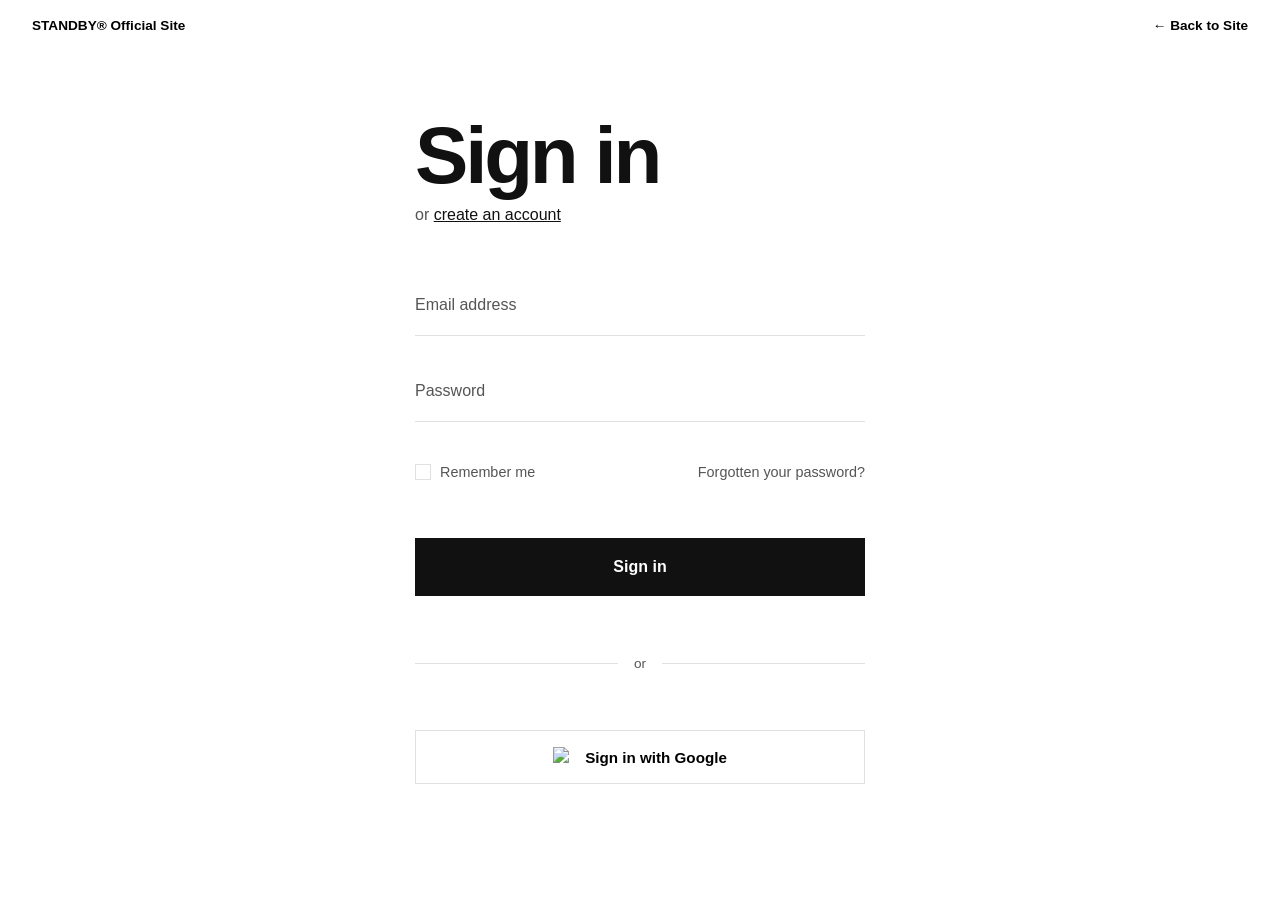
==== login.html @ 2ee72dd7 "Add designer logo, Login page, Shop now button and update designer name" ====
<!DOCTYPE html>
<html lang="en">
<head>
    <meta charset="UTF-8">
    <meta name="viewport" content="width=device-width, initial-scale=1.0">
    <title>STANDBY | Login</title>
    <link rel="stylesheet" as="style" crossorigin href="https://cdn.jsdelivr.net/gh/orioncactus/pretendard@v1.3.9/dist/web/variable/pretendardvariable.min.css" />
    <link rel="stylesheet" href="style.css">
</head>
<body class="login-page">
    <nav class="top-bar">
        <div class="top-left"><a href="index.html">STANDBY® Official Site</a></div>
        <div class="top-right">
            <a href="index.html" class="nav-link">← Back to Site</a>
        </div>
    </nav>

    <main class="login-container">
        <div class="login-content fade-in visible">
            <header class="login-header">
                <h1 class="slide-up visible">Sign in</h1>
                <p class="subtitle">or <a href="#" class="inline-link">create an account</a></p>
            </header>

            <form class="login-form">
                <div class="input-group">
                    <input type="email" id="email" required placeholder=" ">
                    <label for="email">Email address</label>
                </div>
                <div class="input-group">
                    <input type="password" id="password" required placeholder=" ">
                    <label for="password">Password</label>
                </div>

                <div class="form-options">
                    <label class="checkbox-container">
                        <input type="checkbox">
                        <span class="checkmark"></span>
                        Remember me
                    </label>
                    <a href="#" class="forgot-password">Forgotten your password?</a>
                </div>

                <button type="submit" class="login-btn">Sign in</button>
                
                <div class="divider">
                    <span>or</span>
                </div>

                <button type="button" class="google-btn">
                    <img src="https://www.gstatic.com/firebasejs/ui/2.0.0/images/auth/google.svg" alt="Google Logo">
                    Sign in with Google
                </button>
            </form>
        </div>
    </main>

    <script src="script.js"></script>
</body>
</html>
---- style.css ----
:root {
    --bg-color: #FFFFFF;
    --text-color: #111111;
    --text-muted: #555555;
    --border-color: #e0e0e0;
}

* {
    margin: 0;
    padding: 0;
    box-sizing: border-box;
}

body {
    font-family: 'Pretendard Variable', Pretendard, -apple-system, sans-serif;
    background-color: var(--bg-color);
    color: var(--text-color);
    line-height: 1.4;
    overflow-x: hidden;
    -webkit-font-smoothing: antialiased;
}

/* Top Bar */
.top-bar {
    position: fixed;
    top: 0;
    width: 100%;
    display: flex;
    justify-content: space-between;
    padding: 1rem 2rem;
    font-size: 0.85rem;
    font-weight: 600;
    z-index: 100;
    background: transparent;
    mix-blend-mode: difference;
    color: #fff;
}

.top-left a {
    color: inherit;
    text-decoration: none;
    cursor: pointer;
}

.top-right {
    display: flex;
    gap: 2rem;
}

.top-center {
    position: fixed;
    top: 0;
    left: 50%;
    transform: translateX(-50%);
    height: 3.5rem; /* .top-bar의 높이와 대략 맞춤 */
    display: flex;
    align-items: center;
    z-index: 101; /* .top-bar보다 위에 배치 */
}

.shop-btn {
    background: #111111;
    color: #ffffff;
    padding: 0.4rem 1.4rem;
    font-size: 0.8rem;
    font-weight: 800;
    text-transform: none;
    text-decoration: none;
    border-radius: 2px;
    transition: all 0.3s ease;
    letter-spacing: -0.02em;
}

.shop-btn:hover {
    opacity: 0.8;
    transform: scale(1.05);
}

.nav-link {
    color: inherit;
    text-decoration: none;
    transition: opacity 0.3s ease;
}

.nav-link:hover {
    opacity: 0.6;
}

/* Hero Text Section (Swiss Typography Style) */
.hero-text-section {
    min-height: 100vh;
    padding: 12rem 2rem 2rem 2rem;
    display: grid;
    grid-template-columns: 1fr 300px;
    gap: 4rem;
    align-items: start;
}

.hero-text-content {
    display: flex;
    flex-direction: column;
}

.hero-text-content h1 {
    font-size: clamp(4rem, 12vw, 12rem);
    font-weight: 900;
    line-height: 0.9;
    letter-spacing: -0.04em;
    margin-bottom: 4rem;
    text-transform: none;
    margin-top: -0.15em; /* h1의 상단 여백을 시각적으로 상쇄하여 h4와 수평을 맞춤 */
}

.hero-meta {
    display: flex;
    justify-content: space-between;
    align-items: flex-end;
    gap: 2rem;
    border-top: 1px solid var(--border-color);
    padding-top: 2rem;
}

.meta-logo img {
    height: 40px;
    width: auto;
    display: block;
}

.meta-column p {
    font-size: 1rem;
    color: var(--text-muted);
}

.hero-sidebar {
    display: flex;
    flex-direction: column;
    gap: 3rem;
    padding-top: 0;
}

.sidebar-block h4 {
    font-size: 0.85rem;
    text-transform: uppercase;
    letter-spacing: 0.05em;
    margin-bottom: 1rem;
    border-bottom: 1px solid var(--border-color);
    padding-bottom: 0.5rem;
}

.sidebar-block p {
    font-size: 0.9rem;
    color: var(--text-muted);
}

/* Image Gallery (Full Screen) */
.image-gallery {
    display: flex;
    flex-direction: column;
}

.fullscreen-image {
    width: 100%;
    min-height: 80vh; /* 화면에 꽉 차기보다 적당히 큰 여백을 가짐 */
    padding: 4rem 2rem;
    position: relative;
    display: flex;
    justify-content: center;
    align-items: center;
    overflow: hidden;
}

.tight-bottom {
    padding-bottom: 1rem;
    min-height: auto;
}

.tight-top {
    padding-top: 1rem;
    min-height: auto;
}

.section-title {
    position: absolute;
    top: 2rem;
    left: 2rem;
    font-size: 2rem;
    font-weight: 800;
    letter-spacing: -0.02em;
    z-index: 10;
}

.parallax-img {
    width: 100%;
    max-width: 1400px;
    height: auto;
    max-height: 85vh;
    object-fit: contain; /* 이미지가 잘리지 않게 조정 */
    transform: scale(1.05); /* 확대 폭을 줄임 */
    transition: transform 1.5s cubic-bezier(0.19, 1, 0.22, 1);
}

.wide-img {
    max-height: 95vh; /* 세로 제한을 완화하여 가로 너비를 더 확보 */
}

/* Color 섹션처럼 하나로 모아봐야 하는 이미지는 contain 처리 */
.contain-img {
    padding: 0;
}

.color-video {
    max-width: 1600px;
    max-height: 95vh;
}

.large-text-img {
    max-width: 1800px;
    max-height: 95vh;
}

.bg-light {
    background-color: #f5f5f7;
}

/* Footer */
footer {
    padding: 2rem;
    text-align: center;
    font-size: 0.85rem;
    border-top: 1px solid var(--border-color);
    color: var(--text-muted);
}

/* Animations */
.fade-in {
    opacity: 0;
    transition: opacity 1.2s ease-out;
}

.fade-in.visible {
    opacity: 1;
}

.fade-in.visible .parallax-img {
    transform: scale(1); /* 스크롤 시 서서히 작아지는 패럴랙스 느낌 연출 */
}

.slide-up {
    opacity: 0;
    transform: translateY(60px);
    transition: opacity 1s ease-out, transform 1s cubic-bezier(0.19, 1, 0.22, 1);
}

.slide-up.visible {
    opacity: 1;
    transform: translateY(0);
}

.delay-1 { transition-delay: 0.2s; }
.delay-2 { transition-delay: 0.4s; }

/* Responsive Design */
@media (max-width: 900px) {
    .hero-text-section {
        grid-template-columns: 1fr;
        padding-top: 6rem;
    }
    
    .hero-sidebar {
        border-left: none;
        border-top: 1px solid var(--border-color);
        padding-left: 0;
    }

    .hero-meta {
        flex-direction: row;
        justify-content: space-between;
        align-items: flex-end;
        gap: 1rem;
    }

    .fullscreen-image {
        min-height: 60vh;
        padding: 2rem 1.5rem;
    }

    .hero-text-content h1 {
        margin-bottom: 2rem;
    }

    .contain-img {
        padding: 1rem;
    }
    
    .top-bar {
        font-size: 0.75rem;
    }
    
    .top-right {
        gap: 1rem;
    }

    .top-center {
        display: none; /* 모바일에서는 공간 부족으로 숨기거나 위치 조정 필요 */
    }
}

@media (max-width: 600px) {
    .fullscreen-image {
        min-height: auto;
        padding: 1.5rem 1rem;
    }

    .tight-bottom {
        padding-bottom: 0.5rem;
    }

    .tight-top {
        padding-top: 0.5rem;
    }

    .hero-text-content h1 {
        margin-bottom: 1.5rem;
    }
}

/* Login Page Specific */
.login-page {
    height: 100vh;
    display: flex;
    flex-direction: column;
}

.login-container {
    flex: 1;
    display: flex;
    justify-content: center;
    align-items: center;
    padding: 2rem;
}

.login-content {
    width: 100%;
    max-width: 450px;
}

.login-header h1 {
    font-size: clamp(3rem, 8vw, 5rem);
    font-weight: 900;
    letter-spacing: -0.04em;
    line-height: 1;
    margin-bottom: 0.5rem;
}

.subtitle {
    color: var(--text-muted);
    font-size: 1rem;
    margin-bottom: 3rem;
}

.inline-link {
    color: var(--text-color);
    text-decoration: underline;
}

/* Form Styles */
.login-form {
    display: flex;
    flex-direction: column;
    gap: 1.5rem;
}

.input-group {
    position: relative;
    width: 100%;
}

.input-group input {
    width: 100%;
    padding: 1.25rem 0;
    border: none;
    border-bottom: 1px solid var(--border-color);
    background: transparent;
    font-size: 1.1rem;
    outline: none;
    transition: border-color 0.3s ease;
    border-radius: 0;
}

.input-group label {
    position: absolute;
    top: 1.25rem;
    left: 0;
    color: var(--text-muted);
    pointer-events: none;
    transition: all 0.3s ease;
}

.input-group input:focus ~ label,
.input-group input:not(:placeholder-shown) ~ label {
    top: -0.5rem;
    font-size: 0.75rem;
    color: var(--text-color);
}

.input-group input:focus {
    border-bottom-color: var(--text-color);
}

.form-options {
    display: flex;
    justify-content: space-between;
    align-items: center;
    font-size: 0.9rem;
    margin: 1rem 0;
}

.forgot-password {
    color: var(--text-muted);
    text-decoration: none;
}

.login-btn {
    background: var(--text-color);
    color: #fff;
    border: none;
    padding: 1.25rem;
    font-size: 1rem;
    font-weight: 700;
    cursor: pointer;
    transition: opacity 0.3s ease;
    margin-top: 1rem;
}

.login-btn:hover {
    opacity: 0.9;
}

.divider {
    text-align: center;
    position: relative;
    margin: 2rem 0;
}

.divider::before {
    content: "";
    position: absolute;
    top: 50%;
    left: 0;
    right: 0;
    height: 1px;
    background: var(--border-color);
    z-index: 1;
}

.divider span {
    background: var(--bg-color);
    padding: 0 1rem;
    position: relative;
    z-index: 2;
    color: var(--text-muted);
    font-size: 0.85rem;
}

.google-btn {
    background: #fff;
    border: 1px solid var(--border-color);
    padding: 1rem;
    display: flex;
    justify-content: center;
    align-items: center;
    gap: 0.75rem;
    font-size: 0.95rem;
    font-weight: 600;
    cursor: pointer;
    transition: background 0.3s ease;
}

.google-btn:hover {
    background: #f9f9f9;
}

.google-btn img {
    width: 20px;
    height: 20px;
}

/* Checkbox Custom */
.checkbox-container {
    display: flex;
    align-items: center;
    position: relative;
    padding-left: 25px;
    cursor: pointer;
    user-select: none;
    color: var(--text-muted);
}

.checkbox-container input {
    position: absolute;
    opacity: 0;
    cursor: pointer;
    height: 0;
    width: 0;
}

.checkmark {
    position: absolute;
    top: 50%;
    left: 0;
    transform: translateY(-50%);
    height: 16px;
    width: 16px;
    background-color: transparent;
    border: 1px solid var(--border-color);
}

.checkbox-container:hover input ~ .checkmark {
    border-color: var(--text-color);
}

.checkbox-container input:checked ~ .checkmark {
    background-color: var(--text-color);
    border-color: var(--text-color);
}

.checkmark:after {
    content: "";
    position: absolute;
    display: none;
}

.checkbox-container input:checked ~ .checkmark:after {
    display: block;
}

.checkbox-container .checkmark:after {
    left: 5px;
    top: 2px;
    width: 4px;
    height: 8px;
    border: solid white;
    border-width: 0 2px 2px 0;
    transform: rotate(45deg);
}
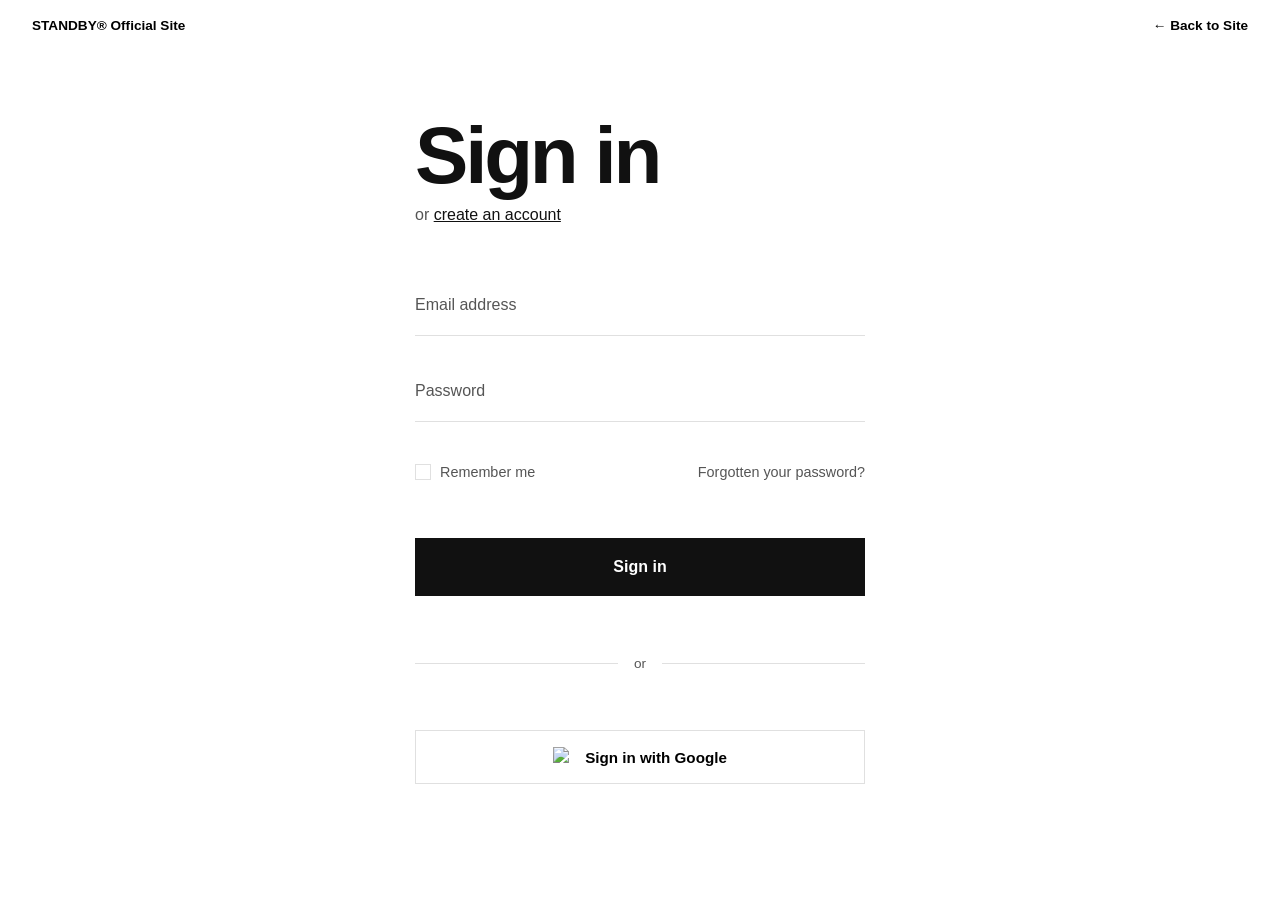
==== commit 9bbf26ac: "Optimize mobile top bar for Shop now button" ====
--- a/login.html
+++ b/login.html
@@ -9,7 +9,7 @@
 </head>
 <body class="login-page">
     <nav class="top-bar">
-        <div class="top-left"><a href="index.html">STANDBY® Official Site</a></div>
+        <div class="top-left"><a href="index.html">STANDBY® <span class="hide-mobile">Official Site</span></a></div>
         <div class="top-right">
             <a href="index.html" class="nav-link">← Back to Site</a>
         </div>
--- a/style.css
+++ b/style.css
@@ -293,15 +293,25 @@
     }
     
     .top-bar {
-        font-size: 0.75rem;
+        font-size: 0.7rem; /* 더 작은 폰트 크기 */
+        padding: 0.8rem 1rem; /* 여백 축소 */
+    }
+
+    .hide-mobile {
+        display: none;
     }
     
     .top-right {
-        gap: 1rem;
+        gap: 0.8rem;
     }
 
     .top-center {
-        display: none; /* 모바일에서는 공간 부족으로 숨기거나 위치 조정 필요 */
+        display: flex;
+    }
+
+    .shop-btn {
+        padding: 0.3rem 0.8rem;
+        font-size: 0.7rem;
     }
 }
 
